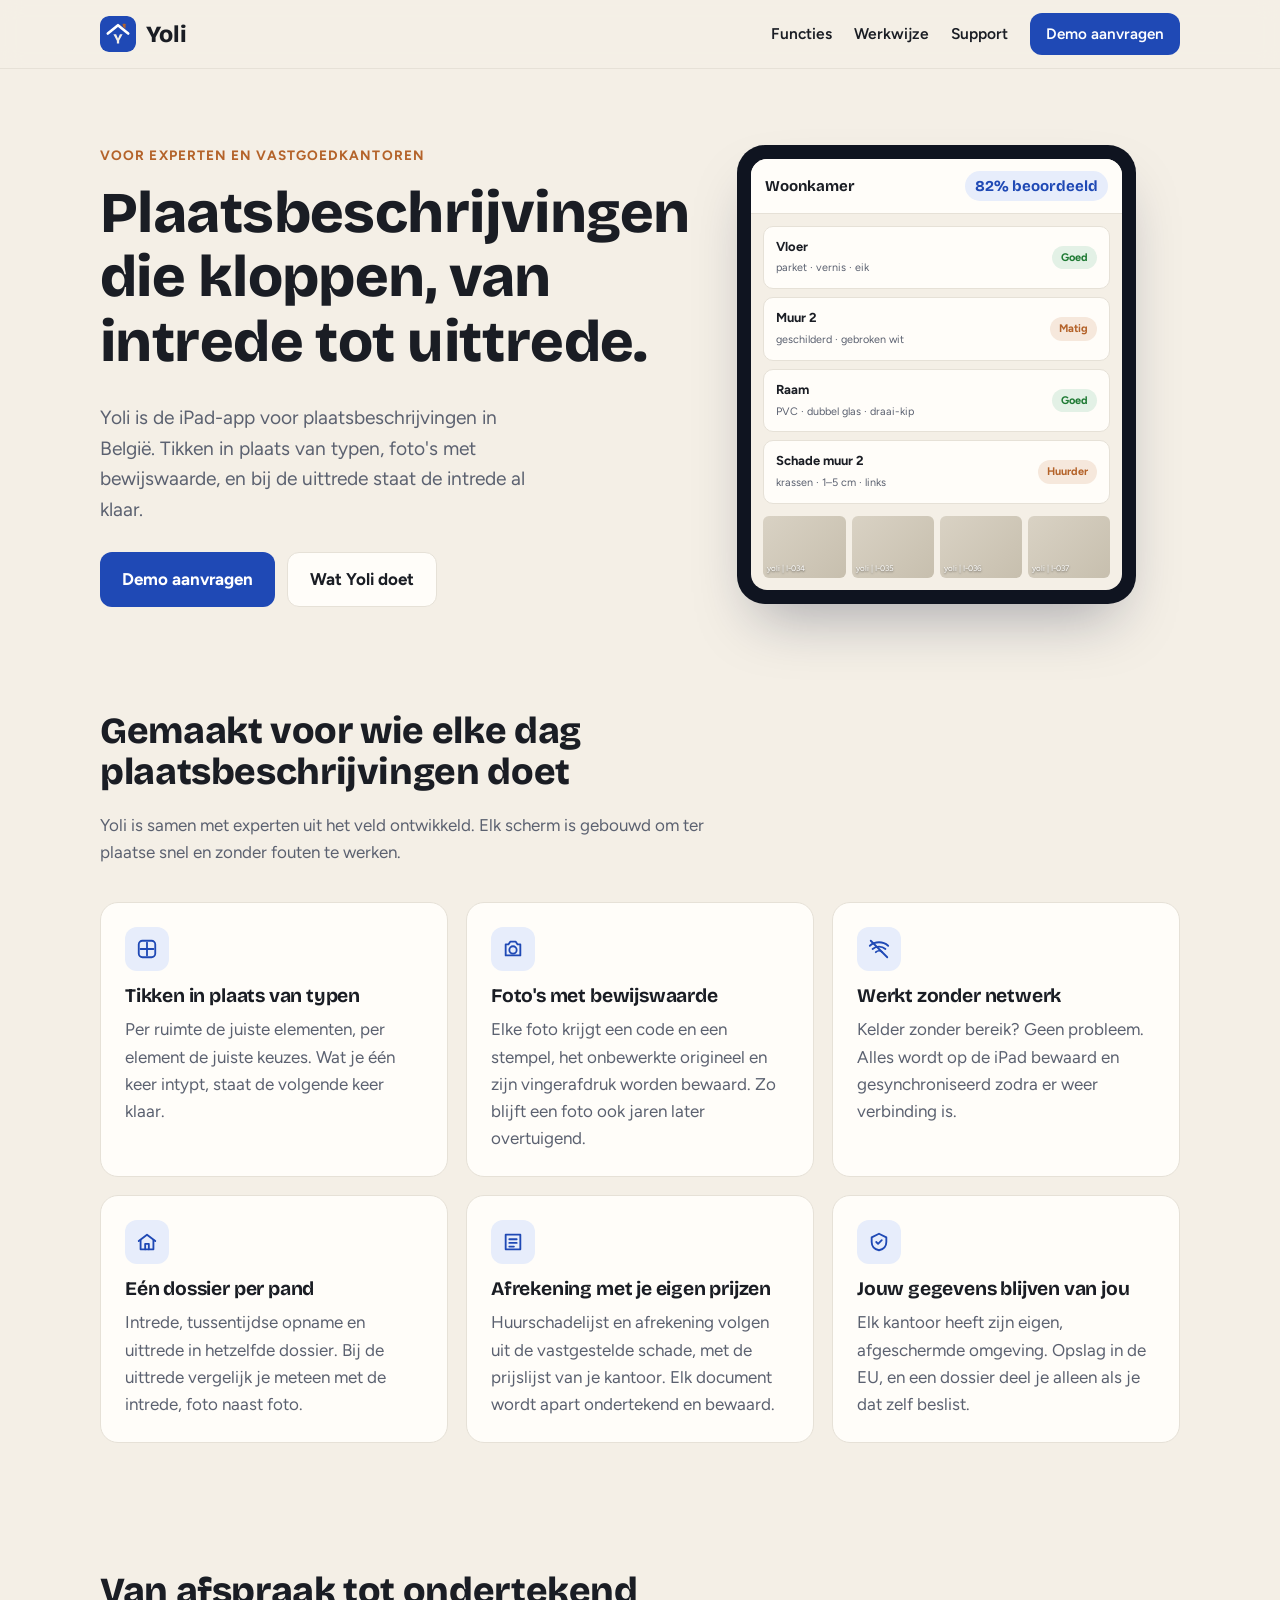
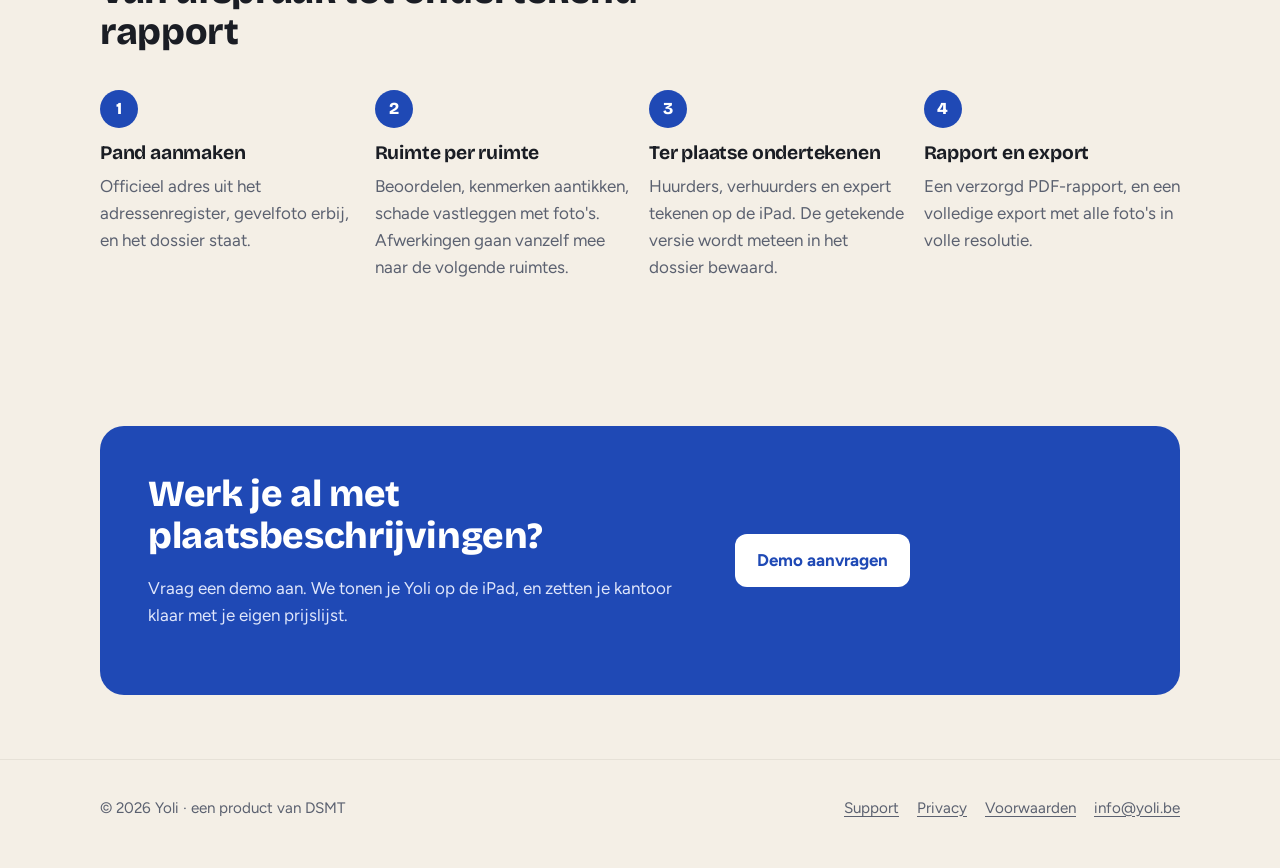
==== index.html @ 1301999b "yoli.be website Co-Authored-By: Claude Opus 5.5 <noreply@anthropic.com>" ====
<!doctype html>
<html lang="nl-BE">
<head>
  <meta charset="utf-8">
  <meta name="viewport" content="width=device-width, initial-scale=1">
  <title>Yoli – plaatsbeschrijvingen op de iPad</title>
  <meta name="description" content="Yoli is de app voor digitale plaatsbeschrijvingen in België: intrede, uittrede en afrekening in één dossier, met foto's die als bewijs standhouden. Werkt ook zonder netwerk.">
  <link rel="icon" href="img/favicon.png">
  <link rel="stylesheet" href="stijl.css">
</head>
<body>
  <header class="kop">
    <div class="wrap">
      <a class="merk" href="./"><img src="img/yoli-icoon.svg" alt="">Yoli</a>
      <nav class="nav">
        <a href="#functies">Functies</a>
        <a href="#werkwijze">Werkwijze</a>
        <a href="support.html">Support</a>
        <a class="knop klein" href="mailto:info@yoli.be?subject=Demo%20van%20Yoli">Demo aanvragen</a>
      </nav>
    </div>
  </header>

  <main>
    <section class="held">
      <div class="wrap">
        <div>
          <span class="label">Voor experten en vastgoedkantoren</span>
          <h1>Plaatsbeschrijvingen die kloppen, van intrede tot uittrede.</h1>
          <p class="groot">Yoli is de iPad-app voor plaatsbeschrijvingen in België. Tikken in plaats van typen, foto's met bewijswaarde, en bij de uittrede staat de intrede al klaar.</p>
          <div class="knoppen">
            <a class="knop" href="mailto:info@yoli.be?subject=Demo%20van%20Yoli">Demo aanvragen</a>
            <a class="knop licht" href="#functies">Wat Yoli doet</a>
          </div>
        </div>
        <div class="toestel" aria-hidden="true">
          <div class="scherm">
            <div class="balk"><span>Woonkamer</span><span class="pil">82% beoordeeld</span></div>
            <div class="lijst">
              <div class="rij"><div><b>Vloer</b><small>parket · vernis · eik</small></div><span class="eval goed">Goed</span></div>
              <div class="rij"><div><b>Muur 2</b><small>geschilderd · gebroken wit</small></div><span class="eval matig">Matig</span></div>
              <div class="rij"><div><b>Raam</b><small>PVC · dubbel glas · draai-kip</small></div><span class="eval goed">Goed</span></div>
              <div class="rij"><div><b>Schade muur 2</b><small>krassen · 1–5 cm · links</small></div><span class="eval matig">Huurder</span></div>
            </div>
            <div class="fotos"><div data-n="34"></div><div data-n="35"></div><div data-n="36"></div><div data-n="37"></div></div>
          </div>
        </div>
      </div>
    </section>

    <section id="functies">
      <div class="wrap">
        <div class="intro">
          <h2>Gemaakt voor wie elke dag plaatsbeschrijvingen doet</h2>
          <p class="muted">Yoli is samen met experten uit het veld ontwikkeld. Elk scherm is gebouwd om ter plaatse snel en zonder fouten te werken.</p>
        </div>
        <div class="raster">
          <div class="kaart">
            <div class="icoon"><svg viewBox="0 0 24 24" fill="none" stroke="currentColor" stroke-width="2" stroke-linecap="round" stroke-linejoin="round"><path d="M5 12h14M12 5v14"/><rect x="3" y="3" width="18" height="18" rx="4"/></svg></div>
            <h3>Tikken in plaats van typen</h3>
            <p>Per ruimte de juiste elementen, per element de juiste keuzes. Wat je één keer intypt, staat de volgende keer klaar.</p>
          </div>
          <div class="kaart">
            <div class="icoon"><svg viewBox="0 0 24 24" fill="none" stroke="currentColor" stroke-width="2" stroke-linecap="round" stroke-linejoin="round"><path d="M4 7h3l2-3h6l2 3h3v12H4z"/><circle cx="12" cy="13" r="4"/></svg></div>
            <h3>Foto's met bewijswaarde</h3>
            <p>Elke foto krijgt een code en een stempel, het onbewerkte origineel en zijn vingerafdruk worden bewaard. Zo blijft een foto ook jaren later overtuigend.</p>
          </div>
          <div class="kaart">
            <div class="icoon"><svg viewBox="0 0 24 24" fill="none" stroke="currentColor" stroke-width="2" stroke-linecap="round" stroke-linejoin="round"><path d="M2 8.5a15 15 0 0 1 20 0M5 12a10.5 10.5 0 0 1 14 0M8.5 15.5a5 5 0 0 1 7 0"/><path d="M3 3l18 18"/></svg></div>
            <h3>Werkt zonder netwerk</h3>
            <p>Kelder zonder bereik? Geen probleem. Alles wordt op de iPad bewaard en gesynchroniseerd zodra er weer verbinding is.</p>
          </div>
          <div class="kaart">
            <div class="icoon"><svg viewBox="0 0 24 24" fill="none" stroke="currentColor" stroke-width="2" stroke-linecap="round" stroke-linejoin="round"><path d="M3 11l9-7 9 7"/><path d="M5 10v10h14V10"/><path d="M10 20v-6h4v6"/></svg></div>
            <h3>Eén dossier per pand</h3>
            <p>Intrede, tussentijdse opname en uittrede in hetzelfde dossier. Bij de uittrede vergelijk je meteen met de intrede, foto naast foto.</p>
          </div>
          <div class="kaart">
            <div class="icoon"><svg viewBox="0 0 24 24" fill="none" stroke="currentColor" stroke-width="2" stroke-linecap="round" stroke-linejoin="round"><path d="M4 4h16v16H4z"/><path d="M8 9h8M8 13h8M8 17h5"/></svg></div>
            <h3>Afrekening met je eigen prijzen</h3>
            <p>Huurschadelijst en afrekening volgen uit de vastgestelde schade, met de prijslijst van je kantoor. Elk document wordt apart ondertekend en bewaard.</p>
          </div>
          <div class="kaart">
            <div class="icoon"><svg viewBox="0 0 24 24" fill="none" stroke="currentColor" stroke-width="2" stroke-linecap="round" stroke-linejoin="round"><path d="M12 3l8 4v5c0 5-3.5 8-8 9-4.5-1-8-4-8-9V7z"/><path d="M9 12l2 2 4-4"/></svg></div>
            <h3>Jouw gegevens blijven van jou</h3>
            <p>Elk kantoor heeft zijn eigen, afgeschermde omgeving. Opslag in de EU, en een dossier deel je alleen als je dat zelf beslist.</p>
          </div>
        </div>
      </div>
    </section>

    <section id="werkwijze">
      <div class="wrap">
        <div class="intro">
          <h2>Van afspraak tot ondertekend rapport</h2>
        </div>
        <div class="stappen">
          <div class="stap"><h3>Pand aanmaken</h3><p>Officieel adres uit het adressenregister, gevelfoto erbij, en het dossier staat.</p></div>
          <div class="stap"><h3>Ruimte per ruimte</h3><p>Beoordelen, kenmerken aantikken, schade vastleggen met foto's. Afwerkingen gaan vanzelf mee naar de volgende ruimtes.</p></div>
          <div class="stap"><h3>Ter plaatse ondertekenen</h3><p>Huurders, verhuurders en expert tekenen op de iPad. De getekende versie wordt meteen in het dossier bewaard.</p></div>
          <div class="stap"><h3>Rapport en export</h3><p>Een verzorgd PDF-rapport, en een volledige export met alle foto's in volle resolutie.</p></div>
        </div>
      </div>
    </section>

    <section>
      <div class="wrap">
        <div class="band">
          <div>
            <h2>Werk je al met plaatsbeschrijvingen?</h2>
            <p>Vraag een demo aan. We tonen je Yoli op de iPad, en zetten je kantoor klaar met je eigen prijslijst.</p>
          </div>
          <div><a class="knop" href="mailto:info@yoli.be?subject=Demo%20van%20Yoli">Demo aanvragen</a></div>
        </div>
      </div>
    </section>
  </main>

  <footer class="voet">
    <div class="wrap">
      <div>© <span id="jaar">2026</span> Yoli · een product van DSMT</div>
      <nav>
        <a href="support.html">Support</a>
        <a href="privacy.html">Privacy</a>
        <a href="voorwaarden.html">Voorwaarden</a>
        <a href="mailto:info@yoli.be">info@yoli.be</a>
      </nav>
    </div>
  </footer>
  <script>document.getElementById('jaar').textContent = new Date().getFullYear();</script>
</body>
</html>
---- stijl.css ----
/* yoli.be – one stylesheet for every page. Colours as in the app (src/theme, docs/prototype.html). */

@font-face { font-family: 'Bricolage Grotesque'; src: url('fonts/BricolageGrotesque_700Bold.ttf') format('truetype'); font-weight: 700; font-display: swap; }
@font-face { font-family: 'Bricolage Grotesque'; src: url('fonts/BricolageGrotesque_800ExtraBold.ttf') format('truetype'); font-weight: 800; font-display: swap; }
@font-face { font-family: 'Figtree'; src: url('fonts/Figtree_400Regular.ttf') format('truetype'); font-weight: 400; font-display: swap; }
@font-face { font-family: 'Figtree'; src: url('fonts/Figtree_600SemiBold.ttf') format('truetype'); font-weight: 600; font-display: swap; }
@font-face { font-family: 'Figtree'; src: url('fonts/Figtree_700Bold.ttf') format('truetype'); font-weight: 700; font-display: swap; }

:root {
  --blauw: #1f49b5;
  --blauw-diep: #173a93;
  --blauw-zacht: #e7edfb;
  --zand: #f4efe6;
  --kaart: #fffdf9;
  --rand: #e6e1d7;
  --koper: #b4632a;
  --groen: #1f7a34;
  --inkt: #1a1d24;
  --grijs: #5b6170;
  --titel: 'Bricolage Grotesque', 'Figtree', system-ui, sans-serif;
  --tekst: 'Figtree', system-ui, -apple-system, 'Segoe UI', sans-serif;
  --breed: 1120px;
}
@media (prefers-color-scheme: dark) {
  :root:not([data-theme='light']) {
    --blauw: #7ea0ff;
    --blauw-diep: #a9bfff;
    --blauw-zacht: #1d2740;
    --zand: #141a28;
    --kaart: #1b2233;
    --rand: #2a3347;
    --inkt: #eef0f5;
    --grijs: #a7aebd;
  }
}

* { box-sizing: border-box; }
html { -webkit-text-size-adjust: 100%; scroll-behavior: smooth; }
body { margin: 0; background: var(--zand); color: var(--inkt); font: 400 17px/1.6 var(--tekst); }
img { max-width: 100%; display: block; }
a { color: var(--blauw); text-underline-offset: 3px; }
h1, h2, h3 { font-family: var(--titel); line-height: 1.12; margin: 0 0 .5em; letter-spacing: -.01em; }
h1 { font-size: clamp(1.9rem, 6.4vw, 3.6rem); font-weight: 800; hyphens: auto; overflow-wrap: break-word; }
h2 { font-size: clamp(1.6rem, 3.2vw, 2.3rem); font-weight: 800; }
h3 { font-size: 1.2rem; font-weight: 700; }
p { margin: 0 0 1em; }
.muted { color: var(--grijs); }
.wrap { width: 100%; max-width: var(--breed); margin: 0 auto; padding: 0 20px; }

/* Header */
.kop { position: sticky; top: 0; z-index: 10; background: color-mix(in srgb, var(--zand) 88%, transparent); backdrop-filter: blur(10px); border-bottom: 1px solid var(--rand); }
.kop .wrap { display: flex; align-items: center; justify-content: space-between; height: 68px; gap: 16px; }
.merk { display: flex; align-items: center; gap: 10px; text-decoration: none; color: var(--inkt); font: 800 1.45rem var(--titel); }
.merk img { width: 36px; height: 36px; border-radius: 9px; }
.nav { display: flex; align-items: center; gap: 22px; }
.nav a { color: var(--inkt); text-decoration: none; font-weight: 600; font-size: .97rem; }
.nav a:hover { color: var(--blauw); }
@media (max-width: 720px) { .nav a:not(.knop) { display: none; } }

/* Buttons */
.knop { display: inline-flex; align-items: center; justify-content: center; gap: 8px; padding: 13px 22px; border-radius: 12px; background: var(--blauw); color: #fff !important; font-weight: 700; text-decoration: none; border: 0; cursor: pointer; transition: background .15s, transform .15s; }
.knop:hover { background: var(--blauw-diep); transform: translateY(-1px); }
.knop.licht { background: var(--kaart); color: var(--inkt) !important; border: 1px solid var(--rand); }
.knop.licht:hover { background: var(--zand); }
.knop.klein { padding: 9px 16px; font-size: .95rem; }

/* Hero */
.held { padding: 72px 0 40px; }
.held .wrap { display: grid; grid-template-columns: 1.1fr .9fr; gap: 48px; align-items: center; }
.label { display: inline-block; font-weight: 700; font-size: .85rem; letter-spacing: .08em; text-transform: uppercase; color: var(--koper); margin-bottom: 14px; }
.held p.groot { font-size: 1.2rem; color: var(--grijs); max-width: 36ch; }
.held .knoppen { display: flex; flex-wrap: wrap; gap: 12px; margin-top: 26px; }
@media (max-width: 900px) { .held .wrap { grid-template-columns: 1fr; } .held { padding-top: 40px; } }

/* Mock-up of the app on an iPad */
.toestel { background: #0f1420; border-radius: 28px; padding: 14px; box-shadow: 0 30px 60px -20px rgba(20, 30, 60, .35); }
.scherm { background: #f4efe6; border-radius: 16px; overflow: hidden; color: #1a1d24; font-size: 13px; }
.scherm .balk { display: flex; align-items: center; justify-content: space-between; padding: 12px 14px; background: #fffdf9; border-bottom: 1px solid #e6e1d7; font-weight: 700; }
.scherm .balk span { font-family: var(--titel); font-size: 15px; }
.scherm .pil { background: #e7edfb; color: #1f49b5; border-radius: 999px; padding: 3px 10px; font-size: 11px; font-weight: 700; }
.scherm .lijst { padding: 12px; display: grid; gap: 8px; }
.scherm .rij { background: #fffdf9; border: 1px solid #e6e1d7; border-radius: 10px; padding: 10px 12px; display: flex; justify-content: space-between; align-items: center; gap: 8px; }
.scherm .rij b { display: block; }
.scherm .rij small { color: #5b6170; }
.scherm .eval { border-radius: 999px; padding: 3px 9px; font-weight: 700; font-size: 11px; white-space: nowrap; }
.eval.goed { background: #e3f1e6; color: #1f7a34; }
.eval.matig { background: #f6e8dc; color: #b4632a; }
.scherm .fotos { display: grid; grid-template-columns: repeat(4, 1fr); gap: 6px; padding: 0 12px 12px; }
.scherm .fotos div { aspect-ratio: 4/3; border-radius: 6px; background: linear-gradient(135deg, #d9d2c4, #c7bfae); position: relative; }
.scherm .fotos div::after { content: 'yoli | I-0' attr(data-n); position: absolute; left: 4px; bottom: 3px; font-size: 8px; color: #fff; text-shadow: 0 1px 2px rgba(0, 0, 0, .5); }

/* Sections */
section { padding: 64px 0; }
.intro { max-width: 60ch; margin-bottom: 36px; }
.raster { display: grid; grid-template-columns: repeat(3, 1fr); gap: 18px; }
@media (max-width: 900px) { .raster { grid-template-columns: repeat(2, 1fr); } }
@media (max-width: 600px) { .raster { grid-template-columns: 1fr; } }
.kaart { background: var(--kaart); border: 1px solid var(--rand); border-radius: 18px; padding: 24px; }
.kaart p { color: var(--grijs); margin: 0; }
.icoon { width: 44px; height: 44px; border-radius: 12px; background: var(--blauw-zacht); color: var(--blauw); display: grid; place-items: center; margin-bottom: 14px; }
.icoon svg { width: 22px; height: 22px; }

/* Steps */
.stappen { counter-reset: stap; display: grid; grid-template-columns: repeat(4, 1fr); gap: 18px; }
@media (max-width: 900px) { .stappen { grid-template-columns: 1fr 1fr; } }
@media (max-width: 600px) { .stappen { grid-template-columns: 1fr; } }
.stap { position: relative; padding-top: 52px; }
.stap::before { counter-increment: stap; content: counter(stap); position: absolute; top: 0; left: 0; width: 38px; height: 38px; border-radius: 50%; background: var(--blauw); color: #fff; display: grid; place-items: center; font: 800 1.05rem var(--titel); }
.stap p { color: var(--grijs); }

/* Band */
.band { background: var(--blauw); color: #fff; border-radius: 24px; padding: 48px; display: grid; grid-template-columns: 1.4fr 1fr; gap: 32px; align-items: center; }
.band h2 { color: #fff; }
.band p { color: #dfe6fb; }
.band .knop { background: #fff; color: var(--blauw) !important; }
.band .knop:hover { background: var(--zand); }
@media (max-width: 800px) { .band { grid-template-columns: 1fr; padding: 32px 24px; } }
@media (prefers-color-scheme: dark) {
  :root:not([data-theme='light']) .band { background: #1f49b5; }
  /* Light blue in dark mode: dark text on the buttons keeps them readable. */
  :root:not([data-theme='light']) .knop:not(.licht) { color: #0f1420 !important; }
  :root:not([data-theme='light']) .band .knop { color: #1f49b5 !important; }
}

/* Questions */
details { background: var(--kaart); border: 1px solid var(--rand); border-radius: 14px; padding: 16px 20px; margin-bottom: 10px; }
summary { cursor: pointer; font-weight: 700; list-style: none; display: flex; justify-content: space-between; gap: 12px; }
summary::after { content: '+'; color: var(--blauw); font-weight: 800; }
details[open] summary::after { content: '–'; }
details p { margin: 12px 0 0; color: var(--grijs); }

/* Text pages (privacy, terms) */
.tekstpagina { max-width: 760px; padding-top: 48px; padding-bottom: 72px; }
.tekstpagina h2 { font-size: 1.45rem; margin-top: 2em; }
.tekstpagina li { margin-bottom: .4em; }
.tekstpagina table { width: 100%; border-collapse: collapse; margin: 1em 0 1.5em; font-size: .95rem; }
.tekstpagina th, .tekstpagina td { text-align: left; padding: 10px 12px; border-bottom: 1px solid var(--rand); vertical-align: top; }
.tekstpagina th { font-weight: 700; background: var(--kaart); }
.invullen { background: #fff3c4; color: #5a4300; padding: 0 4px; border-radius: 4px; }
.versie { font-size: .9rem; color: var(--grijs); }

/* Footer */
.voet { border-top: 1px solid var(--rand); padding: 36px 0 48px; color: var(--grijs); font-size: .95rem; }
.voet .wrap { display: flex; flex-wrap: wrap; justify-content: space-between; gap: 18px; }
.voet a { color: var(--grijs); }
.voet nav { display: flex; flex-wrap: wrap; gap: 18px; }

/* Centered message (account confirmed) */
.midden { min-height: calc(100vh - 68px); display: grid; place-items: center; padding: 40px 20px; }
.midden .kaart { max-width: 480px; text-align: center; padding: 40px 32px; }
.midden .kaart img { width: 64px; height: 64px; border-radius: 16px; margin: 0 auto 18px; }
.midden .kaart p { margin-bottom: 1em; }
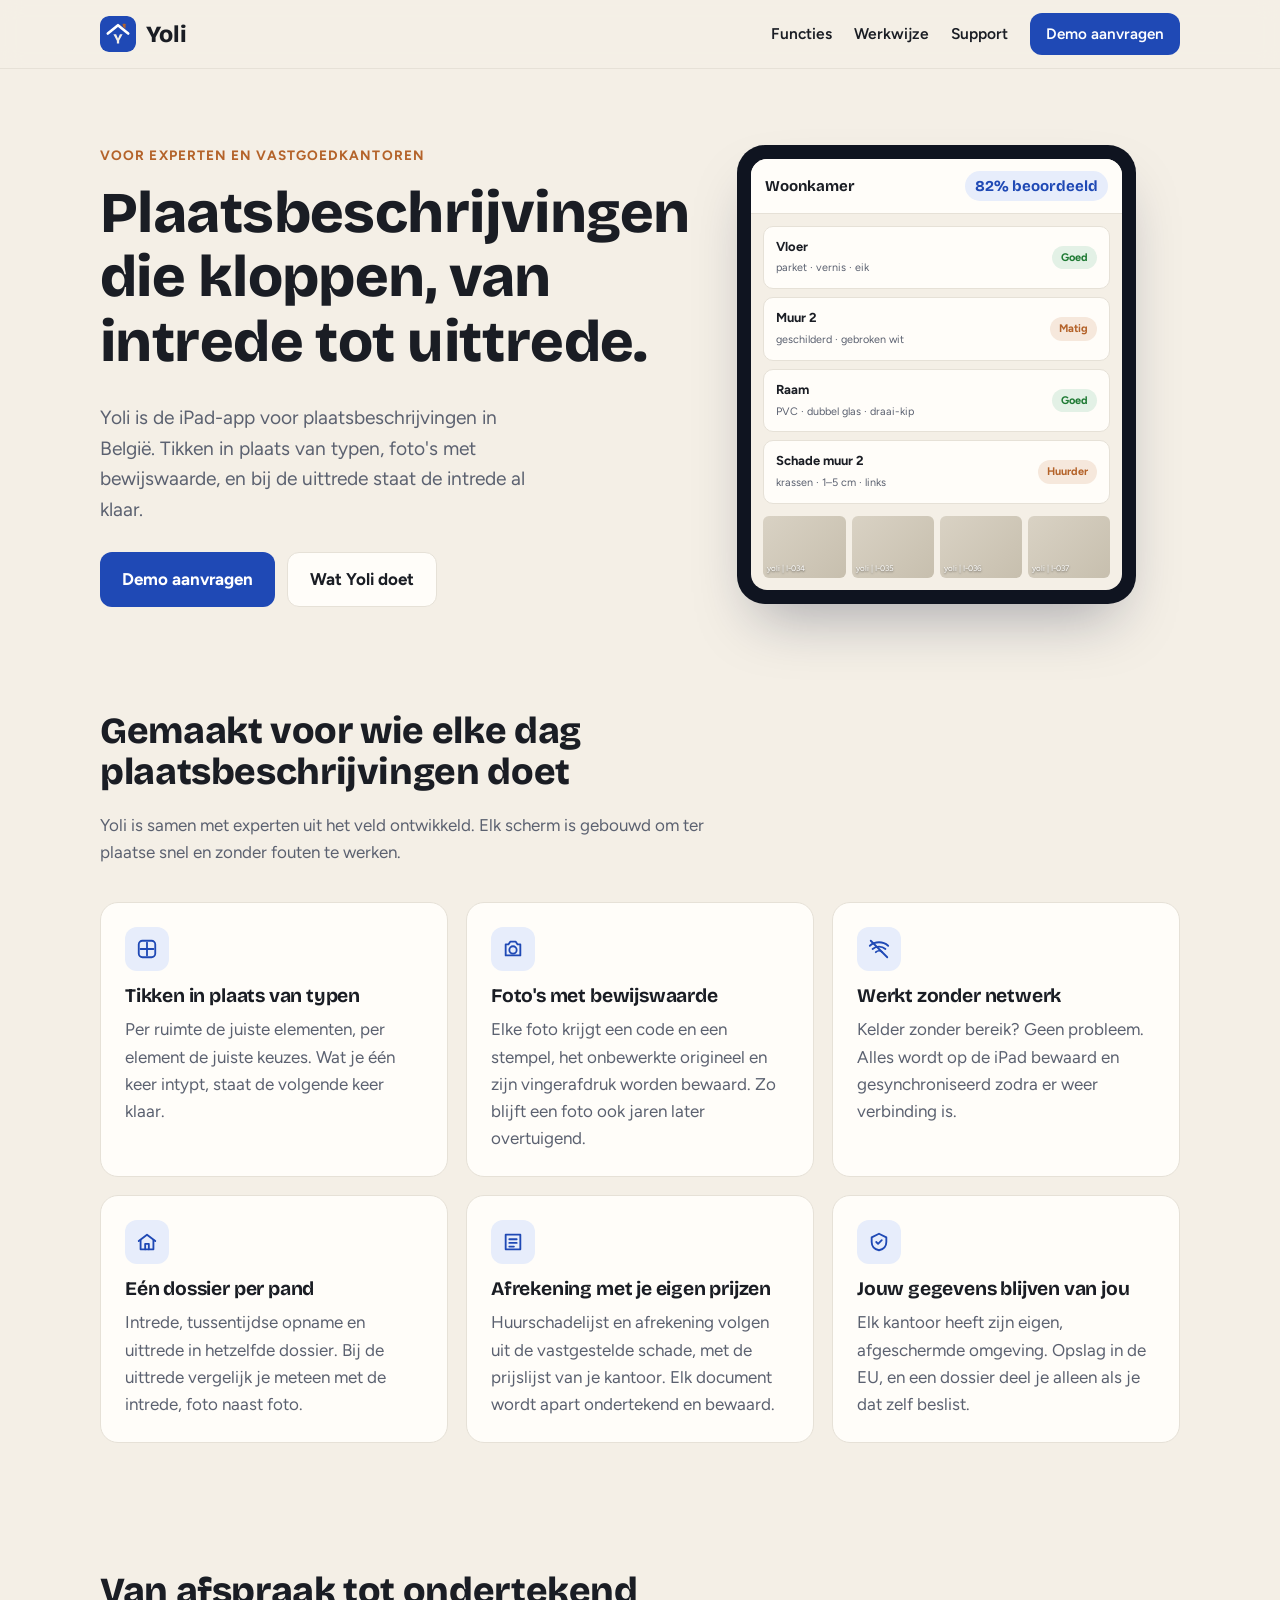
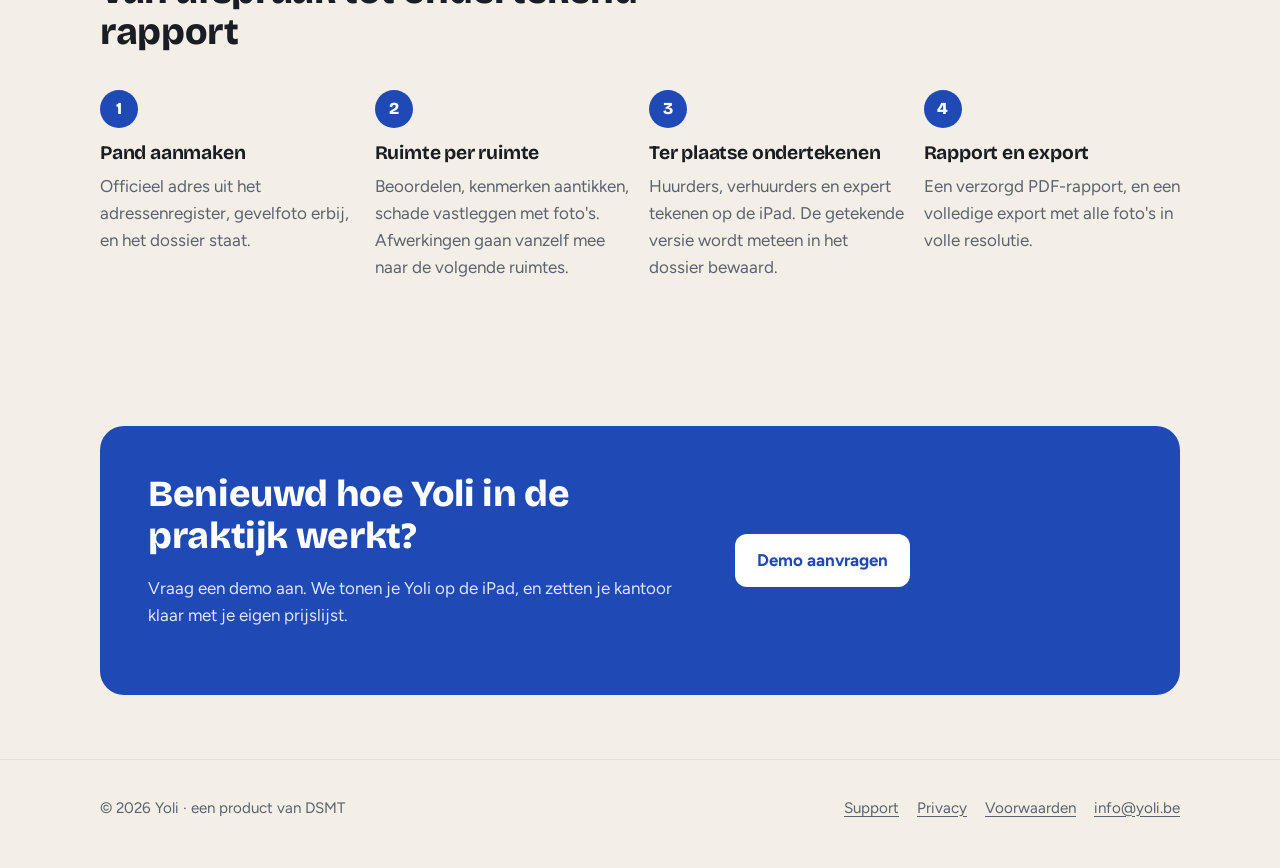
==== commit ce7b3f92: "Website bijgewerkt (2d70bf8)" ====
--- a/index.html
+++ b/index.html
@@ -107,7 +107,7 @@
       <div class="wrap">
         <div class="band">
           <div>
-            <h2>Werk je al met plaatsbeschrijvingen?</h2>
+            <h2>Benieuwd hoe Yoli in de praktijk werkt?</h2>
             <p>Vraag een demo aan. We tonen je Yoli op de iPad, en zetten je kantoor klaar met je eigen prijslijst.</p>
           </div>
           <div><a class="knop" href="mailto:info@yoli.be?subject=Demo%20van%20Yoli">Demo aanvragen</a></div>
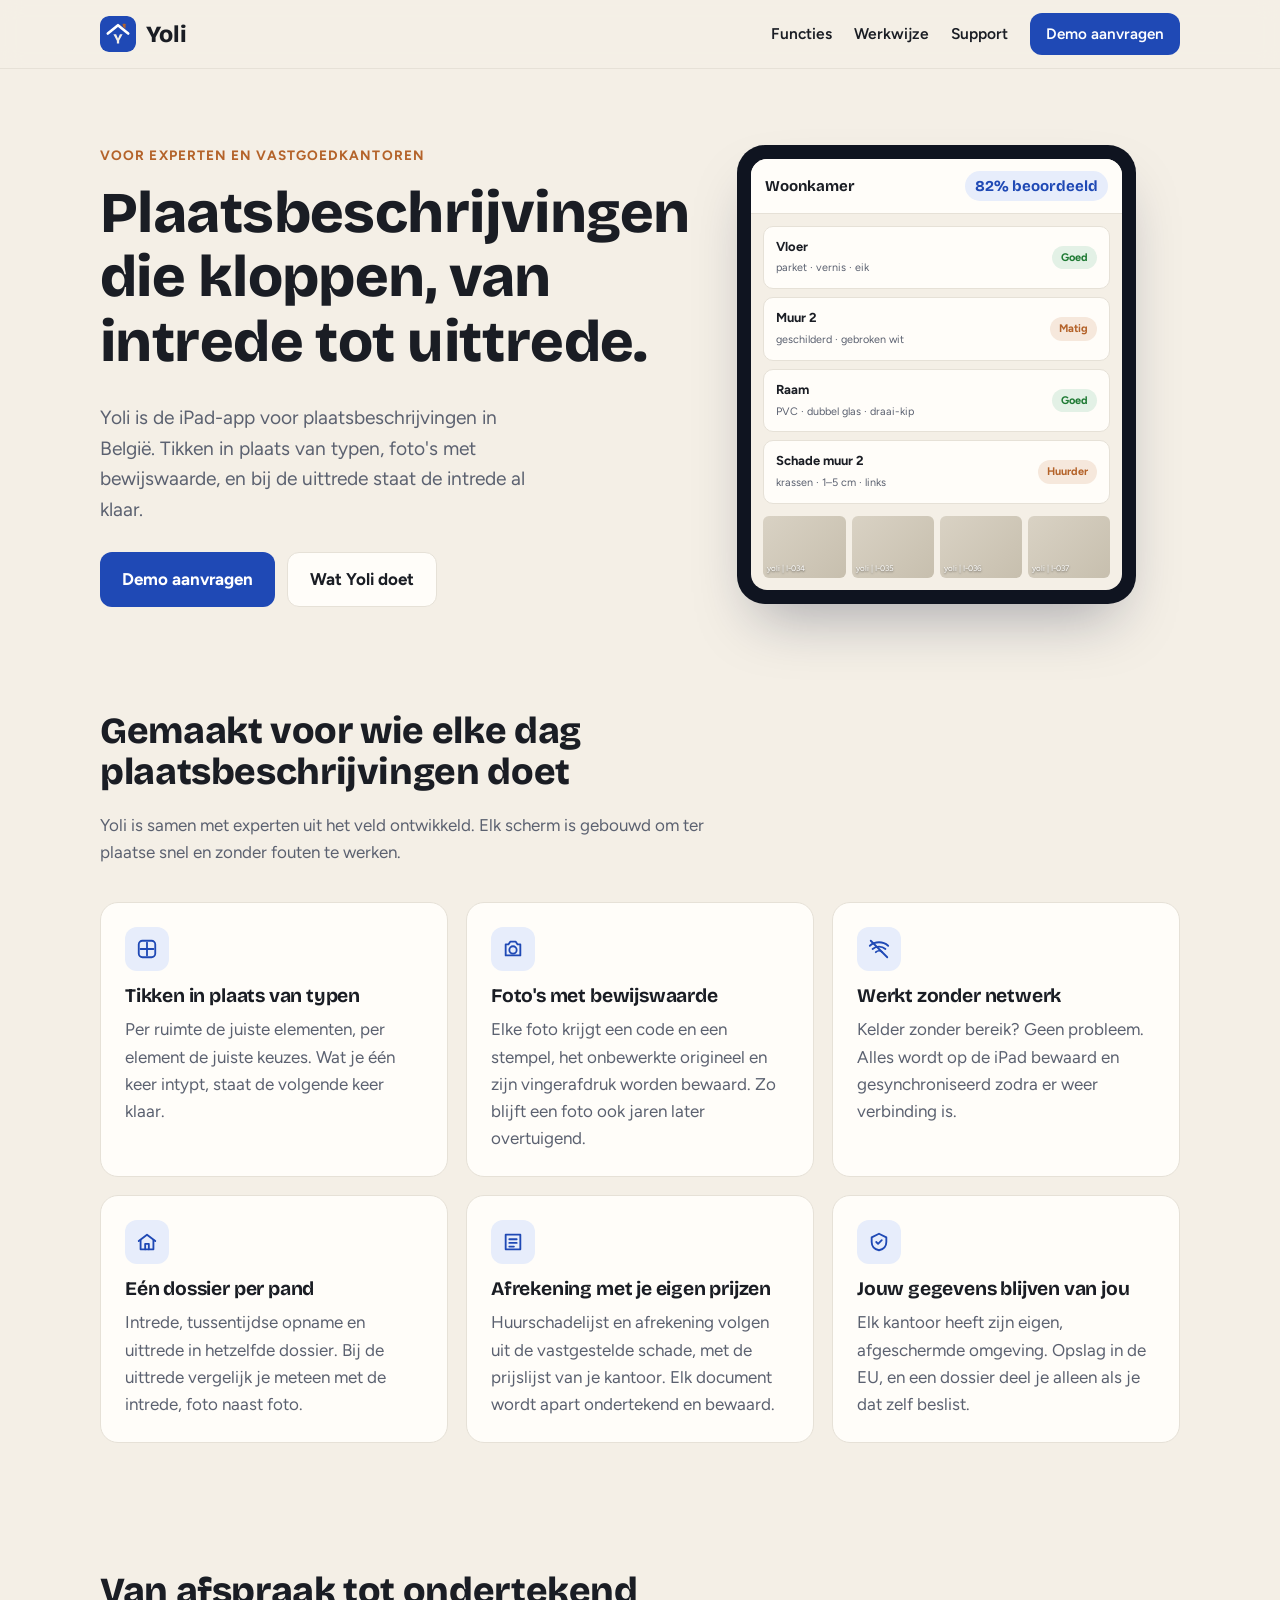
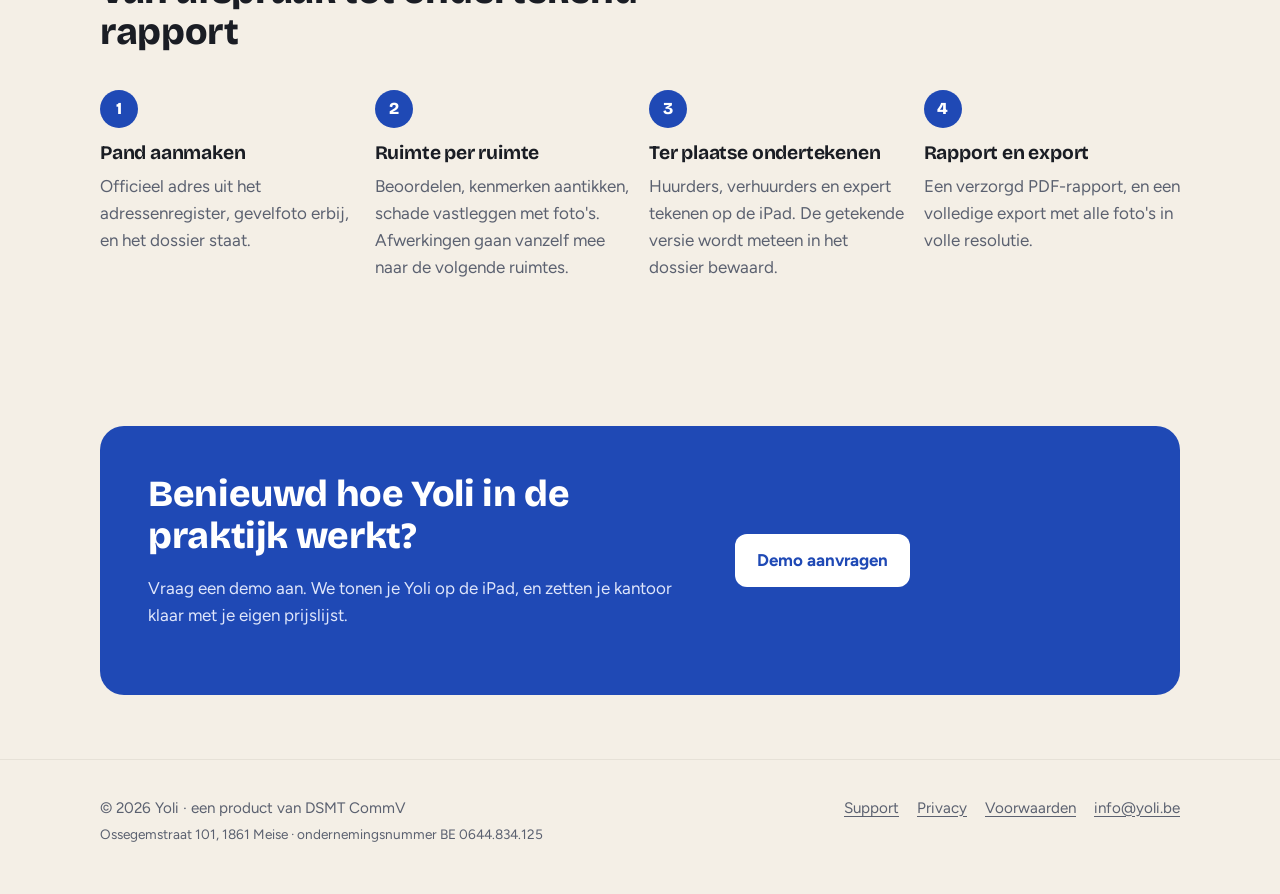
==== commit 542da307: "Website bijgewerkt (2c12d54)" ====
--- a/index.html
+++ b/index.html
@@ -118,7 +118,7 @@
 
   <footer class="voet">
     <div class="wrap">
-      <div>© <span id="jaar">2026</span> Yoli · een product van DSMT</div>
+      <div>© <span id="jaar">2026</span> Yoli · een product van DSMT CommV<br><span class="gegevens">Ossegemstraat 101, 1861 Meise · ondernemingsnummer BE 0644.834.125</span></div>
       <nav>
         <a href="support.html">Support</a>
         <a href="privacy.html">Privacy</a>
--- a/stijl.css
+++ b/stijl.css
@@ -144,6 +144,7 @@
 .voet .wrap { display: flex; flex-wrap: wrap; justify-content: space-between; gap: 18px; }
 .voet a { color: var(--grijs); }
 .voet nav { display: flex; flex-wrap: wrap; gap: 18px; }
+.voet .gegevens { display: inline-block; margin-top: 4px; font-size: .85rem; }
 
 /* Centered message (account confirmed) */
 .midden { min-height: calc(100vh - 68px); display: grid; place-items: center; padding: 40px 20px; }
